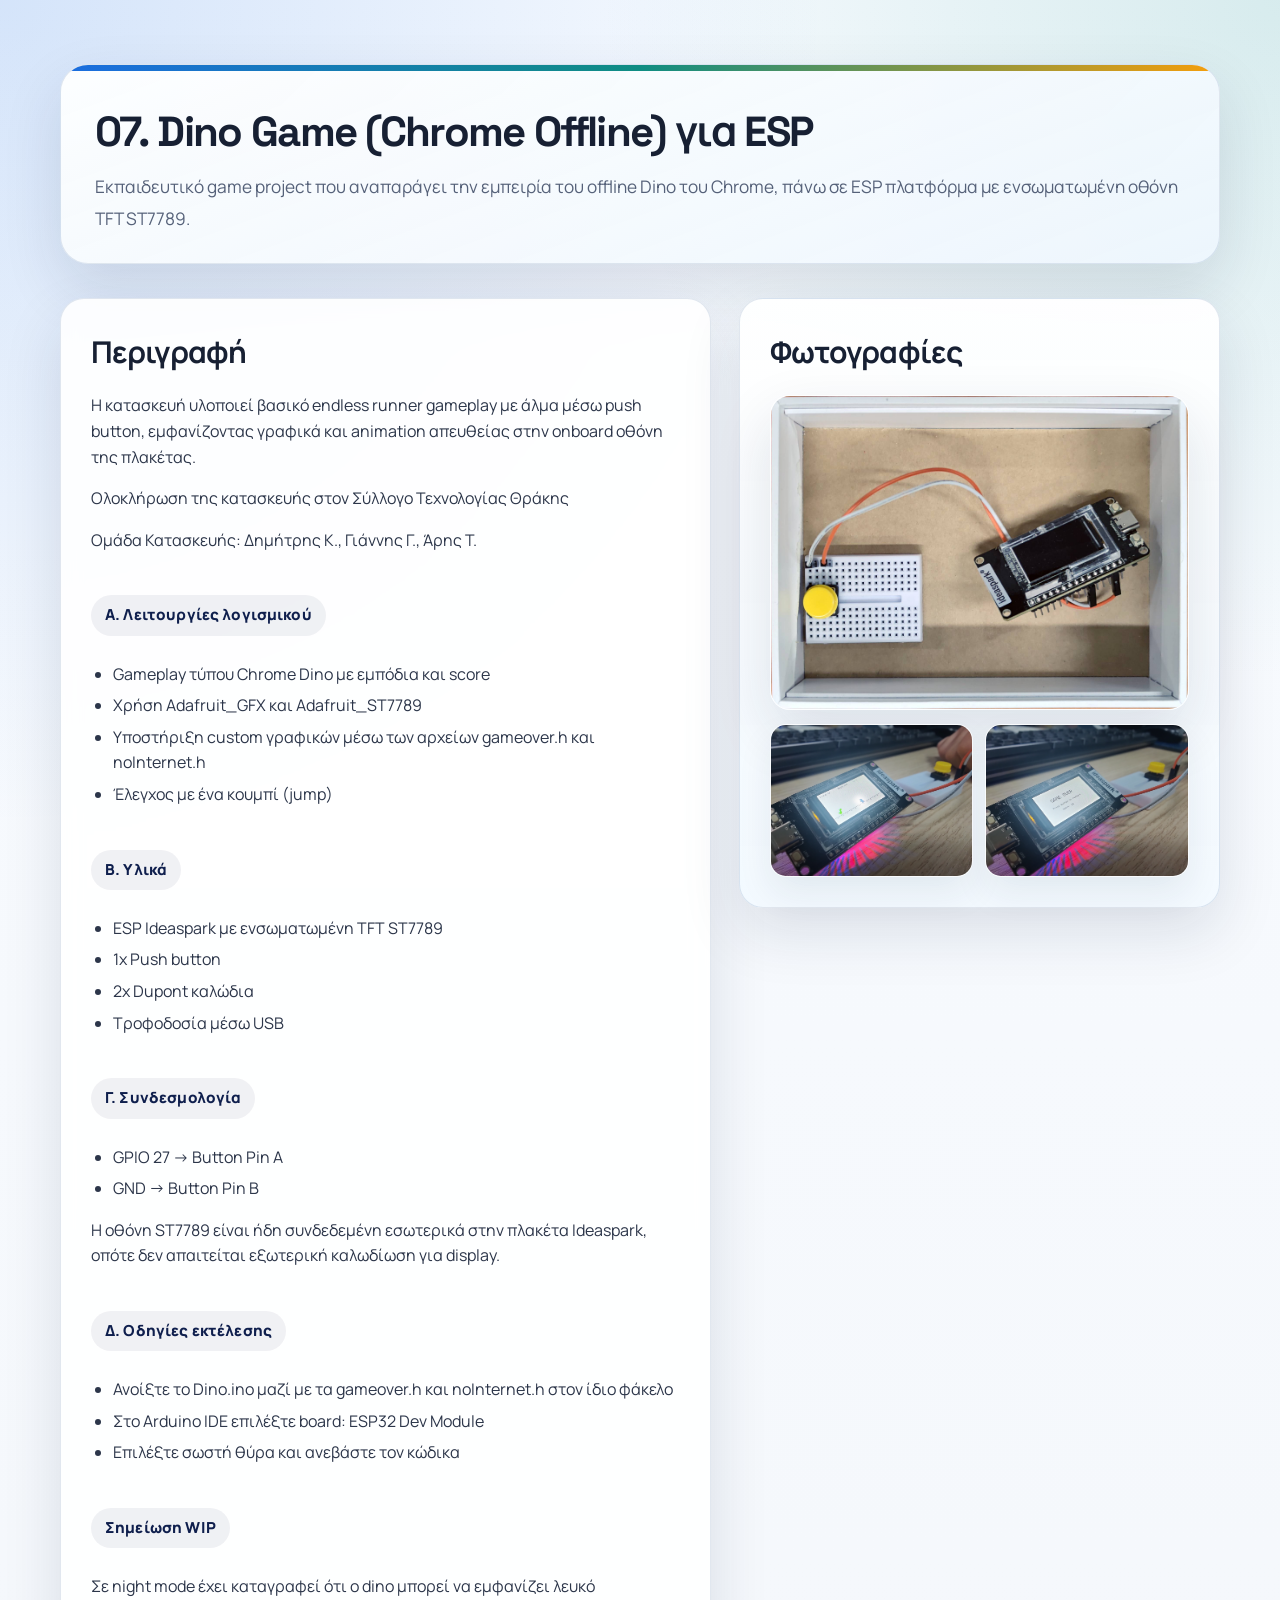
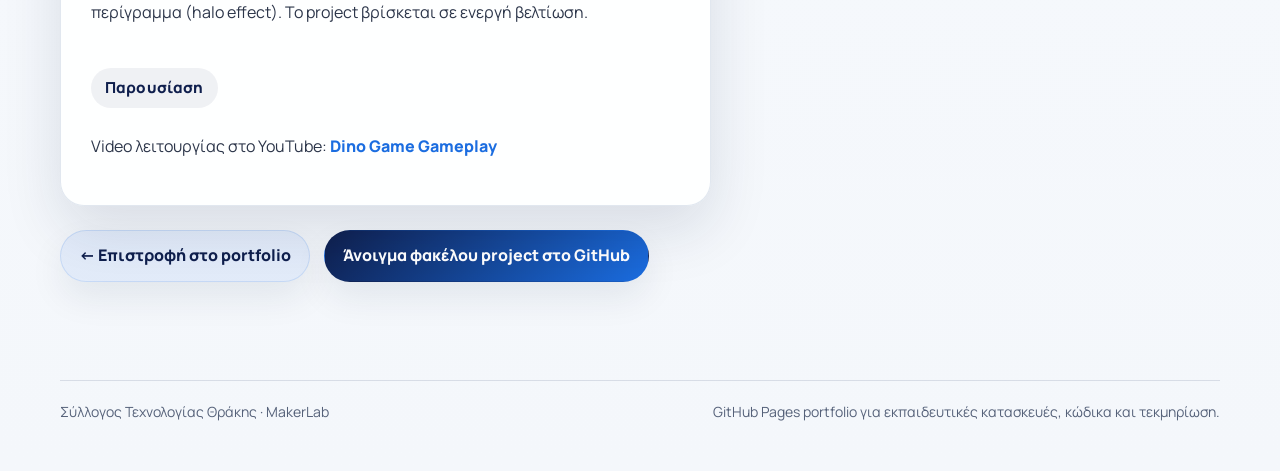
==== docs/projects/dino-game-esp.html @ 34ceb59d "docs: add projects 05/07 pages and update docs index" ====
<!DOCTYPE html>
<html lang="el">
<head>
  <meta charset="UTF-8" />
  <meta name="viewport" content="width=device-width, initial-scale=1.0" />
  <title>Dino Game για ESP</title>
  <meta name="description" content="Chrome Dino clone για ESP με ενσωματωμένη TFT ST7789 οθόνη και push button." />
  <link rel="canonical" href="https://technologyclubofthrace.github.io/code-and-circuits-experiments/projects/dino-game-esp.html" />
  <meta property="og:locale" content="el_GR" />
  <meta property="og:type" content="article" />
  <meta property="og:site_name" content="Arduino Mini Projects" />
  <meta property="og:title" content="Dino Game για ESP" />
  <meta property="og:description" content="Παιχνίδι τύπου Chrome Dino για ESP Ideaspark με ST7789 οθόνη." />
  <meta property="og:url" content="https://technologyclubofthrace.github.io/code-and-circuits-experiments/projects/dino-game-esp.html" />
  <meta property="og:image" content="https://technologyclubofthrace.github.io/code-and-circuits-experiments/assets/dino-preview.jpg" />
  <meta property="og:image:alt" content="Preview εικόνα του Dino Game για ESP" />
  <meta name="twitter:card" content="summary_large_image" />
  <meta name="twitter:title" content="Dino Game για ESP" />
  <meta name="twitter:description" content="Offline Dino game υλοποίηση σε ESP Ideaspark με κουμπί και TFT ST7789." />
  <meta name="twitter:image" content="https://technologyclubofthrace.github.io/code-and-circuits-experiments/assets/dino-preview.jpg" />
  <link rel="stylesheet" href="../assets/style.css" />
</head>
<body>
  <main>
    <section class="container page-header">
      <h1>07. Dino Game (Chrome Offline) για ESP</h1>
      <p class="lead">
        Εκπαιδευτικό game project που αναπαράγει την εμπειρία του offline Dino του Chrome,
        πάνω σε ESP πλατφόρμα με ενσωματωμένη οθόνη TFT ST7789.
      </p>
    </section>

    <section class="container two-col">
      <div class="content-box">
        <h2>Περιγραφή</h2>
        <p>
          Η κατασκευή υλοποιεί βασικό endless runner gameplay με άλμα μέσω push button,
          εμφανίζοντας γραφικά και animation απευθείας στην onboard οθόνη της πλακέτας.
        </p>
        <p>
          Ολοκλήρωση της κατασκευής στον Σύλλογο Τεχνολογίας Θράκης
        </p>
        <p>
          Ομάδα Κατασκευής: Δημήτρης Κ., Γιάννης Γ., Άρης Τ.
        </p>

        <h3>Α. Λειτουργίες λογισμικού</h3>
        <ul>
          <li>Gameplay τύπου Chrome Dino με εμπόδια και score</li>
          <li>Χρήση Adafruit_GFX και Adafruit_ST7789</li>
          <li>Υποστήριξη custom γραφικών μέσω των αρχείων gameover.h και noInternet.h</li>
          <li>Έλεγχος με ένα κουμπί (jump)</li>
        </ul>

        <h3>Β. Υλικά</h3>
        <ul>
          <li>ESP Ideaspark με ενσωματωμένη TFT ST7789</li>
          <li>1x Push button</li>
          <li>2x Dupont καλώδια</li>
          <li>Τροφοδοσία μέσω USB</li>
        </ul>

        <h3>Γ. Συνδεσμολογία</h3>
        <ul>
          <li>GPIO 27 → Button Pin A</li>
          <li>GND → Button Pin B</li>
        </ul>
        <p>
          Η οθόνη ST7789 είναι ήδη συνδεδεμένη εσωτερικά στην πλακέτα Ideaspark,
          οπότε δεν απαιτείται εξωτερική καλωδίωση για display.
        </p>

        <h3>Δ. Οδηγίες εκτέλεσης</h3>
        <ul>
          <li>Ανοίξτε το Dino.ino μαζί με τα gameover.h και noInternet.h στον ίδιο φάκελο</li>
          <li>Στο Arduino IDE επιλέξτε board: ESP32 Dev Module</li>
          <li>Επιλέξτε σωστή θύρα και ανεβάστε τον κώδικα</li>
        </ul>

        <h3>Σημείωση WIP</h3>
        <p>
          Σε night mode έχει καταγραφεί ότι ο dino μπορεί να εμφανίζει λευκό περίγραμμα
          (halo effect). Το project βρίσκεται σε ενεργή βελτίωση.
        </p>

        <h3>Παρουσίαση</h3>
        <p>
          Video λειτουργίας στο YouTube:
          <a href="https://youtu.be/9ZgGKhBgoEw">Dino Game Gameplay</a>
        </p>
      </div>

      <div class="content-box">
        <h2>Φωτογραφίες</h2>
        <img class="preview-image" src="../assets/dino-preview.jpg" alt="Dino Game για ESP" />
        <div class="photo-gallery">
          <img class="gallery-image" src="../assets/dino-gameplay.jpg" alt="Gameplay του Dino στην οθόνη" />
          <img class="gallery-image" src="../assets/dino-board.jpg" alt="Πλακέτα ESP με το project Dino" />
        </div>
      </div>
    </section>

    <section class="container page-actions">
      <a class="page-action page-action-secondary" href="../index.html">← Επιστροφή στο portfolio</a>
      <a class="page-action page-action-primary" href="https://github.com/TechnologyClubOfThrace/code-and-circuits-experiments/tree/main/07_dino_game_ESP">Άνοιγμα φακέλου project στο GitHub</a>
    </section>
  </main>

  <footer>
    <div class="container footer-box">
      <div>Σύλλογος Τεχνολογίας Θράκης · MakerLab</div>
      <div>GitHub Pages portfolio για εκπαιδευτικές κατασκευές, κώδικα και τεκμηρίωση.</div>
    </div>
  </footer>
</body>
</html>
---- docs/assets/style.css ----
@import url("https://fonts.googleapis.com/css2?family=Manrope:wght@400;500;700;800&family=Space+Grotesk:wght@500;700&display=swap");

:root {
  --bg: #f4f7fb;
  --surface: rgba(255, 255, 255, 0.9);
  --surface-strong: #ffffff;
  --surface-2: #eaf1f8;
  --text: #172033;
  --muted: #556179;
  --accent: #1b6de0;
  --accent-dark: #0f1f4d;
  --accent-soft: #0f8d83;
  --accent-warm: #f59e0b;
  --border: rgba(120, 146, 184, 0.22);
  --border-strong: rgba(15, 31, 77, 0.12);
  --shadow: 0 24px 60px rgba(18, 35, 68, 0.12);
  --shadow-soft: 0 16px 35px rgba(18, 35, 68, 0.08);
  --radius: 24px;
  --radius-sm: 16px;
  --max: 1160px;
}

* {
  box-sizing: border-box;
}

html {
  scroll-behavior: smooth;
}

body {
  margin: 0;
  font-family: "Manrope", "Segoe UI", sans-serif;
  background: var(--bg);
  color: var(--text);
  line-height: 1.6;
  min-height: 100vh;
  background-image:
    radial-gradient(circle at top left, rgba(27, 109, 224, 0.16), transparent 34%),
    radial-gradient(circle at top right, rgba(15, 141, 131, 0.14), transparent 28%),
    linear-gradient(180deg, #f8fbff 0%, #f4f7fb 100%);
}

a {
  color: var(--accent);
  text-decoration: none;
  transition: color 180ms ease, transform 180ms ease, opacity 180ms ease;
}

a:hover {
  color: var(--accent-dark);
}

img {
  max-width: 100%;
  display: block;
}

.container {
  width: min(100% - 32px, var(--max));
  margin: 0 auto;
}

.hero {
  position: relative;
  overflow: clip;
  background:
    radial-gradient(circle at 18% 18%, rgba(255, 255, 255, 0.18), transparent 18%),
    radial-gradient(circle at 82% 24%, rgba(111, 243, 223, 0.22), transparent 16%),
    linear-gradient(135deg, #0b1535 0%, #153b8f 56%, #0b766e 100%);
  color: #fff;
  padding: 84px 0 74px;
  box-shadow: var(--shadow);
}

.hero::before,
.hero::after {
  content: "";
  position: absolute;
  inset: auto;
  border-radius: 999px;
  pointer-events: none;
}

.hero::before {
  width: 360px;
  height: 360px;
  right: -80px;
  top: -100px;
  background: rgba(255, 255, 255, 0.08);
  filter: blur(10px);
}

.hero::after {
  width: 260px;
  height: 260px;
  left: -70px;
  bottom: -110px;
  background: rgba(245, 158, 11, 0.12);
  filter: blur(6px);
}

.hero .container {
  position: relative;
  z-index: 1;
}

.eyebrow {
  display: inline-block;
  padding: 9px 16px;
  border: 1px solid rgba(255, 255, 255, 0.18);
  border-radius: 999px;
  font-size: 13px;
  font-weight: 700;
  letter-spacing: 0.08em;
  text-transform: uppercase;
  margin-bottom: 20px;
  background: rgba(255, 255, 255, 0.08);
  box-shadow: inset 0 1px 0 rgba(255, 255, 255, 0.12);
}

.hero h1 {
  font-family: "Space Grotesk", "Manrope", sans-serif;
  font-size: clamp(30px, 4.2vw, 46px);
  line-height: 0.98;
  letter-spacing: -0.04em;
  max-width: none;
  white-space: nowrap;
  margin: 0 0 18px;
}

.hero p {
  font-size: 18px;
  max-width: 760px;
  margin: 0;
  color: rgba(255, 255, 255, 0.9);
}

.hero-actions {
  display: flex;
  flex-wrap: wrap;
  gap: 14px;
  margin-top: 32px;
}

.button {
  display: inline-block;
  padding: 13px 20px;
  border-radius: 999px;
  font-weight: 800;
  border: 1px solid transparent;
  box-shadow: var(--shadow-soft);
}

.button-primary {
  background: #fff;
  color: var(--accent-dark);
}

.button-secondary {
  background: rgba(255, 255, 255, 0.08);
  color: #fff;
  border-color: rgba(255, 255, 255, 0.3);
  box-shadow: none;
}

.button:hover,
.card-actions a:hover,
.page-header .back-link:hover {
  transform: translateY(-1px);
}

main {
  position: relative;
  padding: 46px 0 72px;
}

.section-title {
  margin: 0 0 10px;
  font-family: "Space Grotesk", "Manrope", sans-serif;
  font-size: clamp(24px, 3vw, 32px);
  letter-spacing: -0.04em;
}

.section-intro {
  margin: 0 0 34px;
  color: var(--muted);
  font-size: 1.06rem;
  line-height: 1.85;
  max-width: 860px;
  padding: 22px 24px;
  border-radius: var(--radius);
  background:
    linear-gradient(180deg, rgba(255, 255, 255, 0.76), rgba(255, 255, 255, 0.9));
  border: 1px solid var(--border);
  box-shadow: var(--shadow-soft);
}

.section-intro a {
  font-weight: 800;
}

.intro-shell {
  margin-top: -18px;
  margin-bottom: 30px;
}

.intro-panel {
  max-width: none;
  width: 100%;
  margin-bottom: 0;
  padding: 26px 28px;
  font-size: 1.08rem;
  background:
    linear-gradient(180deg, rgba(255, 255, 255, 0.92), rgba(255, 255, 255, 0.97));
}

.grid {
  display: grid;
  grid-template-columns: repeat(auto-fit, minmax(320px, 1fr));
  gap: 28px;
}

.card {
  position: relative;
  background: linear-gradient(180deg, rgba(255, 255, 255, 0.92), #ffffff);
  border: 1px solid var(--border);
  border-radius: var(--radius);
  overflow: hidden;
  box-shadow: var(--shadow);
  transition: transform 220ms ease, box-shadow 220ms ease, border-color 220ms ease;
}

.card:hover {
  transform: translateY(-6px);
  border-color: rgba(27, 109, 224, 0.24);
  box-shadow: 0 28px 70px rgba(18, 35, 68, 0.16);
}

.card-media {
  aspect-ratio: 16 / 9;
  background:
    linear-gradient(135deg, rgba(27, 109, 224, 0.14), rgba(15, 141, 131, 0.08)),
    var(--surface-2);
  overflow: hidden;
}

.card-media img {
  width: 100%;
  height: 100%;
  object-fit: cover;
  transform: scale(1.01);
}

.card-body {
  padding: 24px;
}

.tag-row {
  display: flex;
  flex-wrap: wrap;
  gap: 8px;
  margin-bottom: 14px;
}

.tag {
  font-size: 12px;
  font-weight: 800;
  letter-spacing: 0.08em;
  text-transform: uppercase;
  color: var(--accent-soft);
  background: #e6f8f4;
  padding: 7px 11px;
  border-radius: 999px;
}

.card h2,
.page-header h1 {
  margin: 0 0 10px;
  line-height: 1.2;
}

.card h2 {
  font-family: "Space Grotesk", "Manrope", sans-serif;
  font-size: clamp(21px, 2.2vw, 27px);
  letter-spacing: -0.03em;
}

.card p,
.lead,
.muted {
  color: var(--muted);
}

.card p {
  margin: 0 0 18px;
}

.card-actions {
  display: flex;
  flex-wrap: wrap;
  gap: 12px;
  padding-top: 8px;
}

.card-actions a {
  display: inline-flex;
  align-items: center;
  justify-content: center;
  min-height: 44px;
  padding: 11px 16px;
  border-radius: 999px;
  font-weight: 800;
  border: 1px solid rgba(27, 109, 224, 0.16);
  background: #eff5ff;
  color: var(--accent-dark);
}

.card-actions a:last-child {
  background: transparent;
  color: var(--accent);
}

.about,
.content-box {
  margin-top: 34px;
  background: var(--surface);
  backdrop-filter: blur(10px);
  border: 1px solid var(--border);
  border-radius: var(--radius);
  padding: 30px;
  box-shadow: var(--shadow);
}

.about {
  position: relative;
  overflow: hidden;
}

.about-layout {
  display: grid;
  grid-template-columns: minmax(180px, 240px) minmax(0, 1fr);
  gap: 28px;
  align-items: center;
}

.about-media {
  display: flex;
  align-items: center;
  justify-content: center;
}

.about-media img {
  width: min(100%, 210px);
  height: auto;
  object-fit: contain;
  filter: drop-shadow(0 18px 30px rgba(15, 31, 77, 0.12));
}

.about-copy {
  position: relative;
  z-index: 1;
}

.about-copy p:last-child {
  margin-bottom: 0;
}

.about::before {
  content: "";
  position: absolute;
  inset: 0 auto auto 0;
  width: 140px;
  height: 140px;
  background: radial-gradient(circle, rgba(245, 158, 11, 0.18), transparent 68%);
  pointer-events: none;
}

.page-header {
  position: relative;
  padding: 42px 34px 28px;
  margin-top: 18px;
  border: 1px solid var(--border);
  border-radius: calc(var(--radius) + 4px);
  background:
    linear-gradient(160deg, rgba(255, 255, 255, 0.95), rgba(240, 247, 255, 0.88)),
    linear-gradient(135deg, rgba(27, 109, 224, 0.1), rgba(15, 141, 131, 0.05));
  box-shadow: var(--shadow);
  overflow: hidden;
}

.page-header::before {
  content: "";
  position: absolute;
  inset: 0 auto auto 0;
  width: 100%;
  height: 6px;
  background: linear-gradient(90deg, var(--accent), var(--accent-soft), var(--accent-warm));
}

.page-header .back-link {
  display: inline-flex;
  align-items: center;
  gap: 8px;
  margin-bottom: 18px;
  font-weight: 800;
  padding: 8px 14px;
  border-radius: 999px;
  background: rgba(27, 109, 224, 0.08);
  color: var(--accent-dark);
}

.page-header h1 {
  font-family: "Space Grotesk", "Manrope", sans-serif;
  font-size: clamp(26px, 4vw, 42px);
  letter-spacing: -0.04em;
  margin-bottom: 14px;
}

.lead {
  font-size: 1.08rem;
  line-height: 1.85;
  margin: 0;
}

.feature-list,
.content-box ul {
  padding-left: 22px;
}

.content-box h2 {
  margin-top: 0;
  margin-bottom: 14px;
  font-family: "Space Grotesk", "Manrope", sans-serif;
  font-size: clamp(22px, 2.8vw, 30px);
  letter-spacing: -0.03em;
}

.content-box h3 {
  display: inline-flex;
  align-items: center;
  margin-top: 26px;
  margin-bottom: 10px;
  padding: 8px 14px;
  border-radius: 999px;
  background: rgba(15, 31, 77, 0.06);
  color: var(--accent-dark);
  font-size: 0.95rem;
  font-weight: 800;
  letter-spacing: 0.01em;
}

.content-box p,
.content-box li {
  color: #2c364a;
}

.content-box li + li {
  margin-top: 6px;
}

.content-box p strong {
  color: var(--accent-dark);
}

.content-box a:not(.back-link) {
  font-weight: 800;
}

.preview-image {
  width: 100%;
  border-radius: 20px;
  box-shadow: var(--shadow);
  border: 1px solid rgba(255, 255, 255, 0.7);
}

.photo-gallery {
  display: grid;
  grid-template-columns: repeat(auto-fit, minmax(140px, 1fr));
  gap: 12px;
  margin-top: 14px;
}

.gallery-image {
  width: 100%;
  aspect-ratio: 4 / 3;
  object-fit: cover;
  border-radius: 16px;
  box-shadow: var(--shadow-soft);
  border: 1px solid rgba(255, 255, 255, 0.72);
  background: var(--surface-2);
}

.two-col {
  display: grid;
  grid-template-columns: minmax(0, 1.15fr) minmax(300px, 0.85fr);
  gap: 28px;
  align-items: start;
}

.two-col > .content-box:last-child {
  position: sticky;
  top: 24px;
  background:
    linear-gradient(180deg, rgba(255, 255, 255, 0.94), rgba(242, 249, 255, 0.92));
}

.two-col > .content-box:last-child h2 {
  margin-bottom: 18px;
}

.page-actions {
  display: flex;
  flex-wrap: wrap;
  gap: 14px;
  margin-top: 24px;
}

.page-action {
  display: inline-flex;
  align-items: center;
  justify-content: center;
  min-height: 50px;
  padding: 12px 18px;
  border-radius: 999px;
  font-weight: 800;
  border: 1px solid transparent;
  box-shadow: var(--shadow-soft);
}

.page-action-primary {
  background: linear-gradient(135deg, var(--accent-dark), var(--accent));
  color: #ffffff;
}

.page-action-primary:hover {
  color: #ffffff;
}

.page-action-secondary {
  background: rgba(27, 109, 224, 0.08);
  color: var(--accent-dark);
  border-color: rgba(27, 109, 224, 0.14);
}

code {
  background: #edf3fb;
  color: var(--accent-dark);
  padding: 3px 7px;
  border-radius: 8px;
  font-size: 0.95em;
}

.page-oled code {
  overflow-wrap: anywhere;
  word-break: break-word;
}

footer {
  padding: 26px 0 48px;
  color: var(--muted);
  font-size: 14px;
}

.footer-box {
  display: flex;
  flex-wrap: wrap;
  justify-content: space-between;
  gap: 10px 18px;
  border-top: 1px solid var(--border-strong);
  padding-top: 20px;
}

@media (max-width: 820px) {
  .two-col {
    grid-template-columns: 1fr;
  }

  .two-col > .content-box:last-child {
    position: static;
  }

  .about-layout {
    grid-template-columns: 1fr;
    align-items: start;
  }

  .about-media {
    justify-content: flex-start;
  }
}

@media (max-width: 640px) {
  .hero {
    padding: 64px 0 52px;
  }

  .hero h1 {
    max-width: 100%;
    white-space: normal;
  }

  .page-header {
    padding: 34px 22px 24px;
  }

  .card-body,
  .about,
  .content-box {
    padding: 20px;
  }

  .section-intro {
    padding: 18px;
  }

  .intro-shell {
    margin-top: -10px;
  }

  .card-actions,
  .footer-box {
    flex-direction: column;
    align-items: flex-start;
  }

  .page-actions {
    flex-direction: column;
  }

  .page-oled .photo-gallery {
    grid-template-columns: 1fr;
  }
}
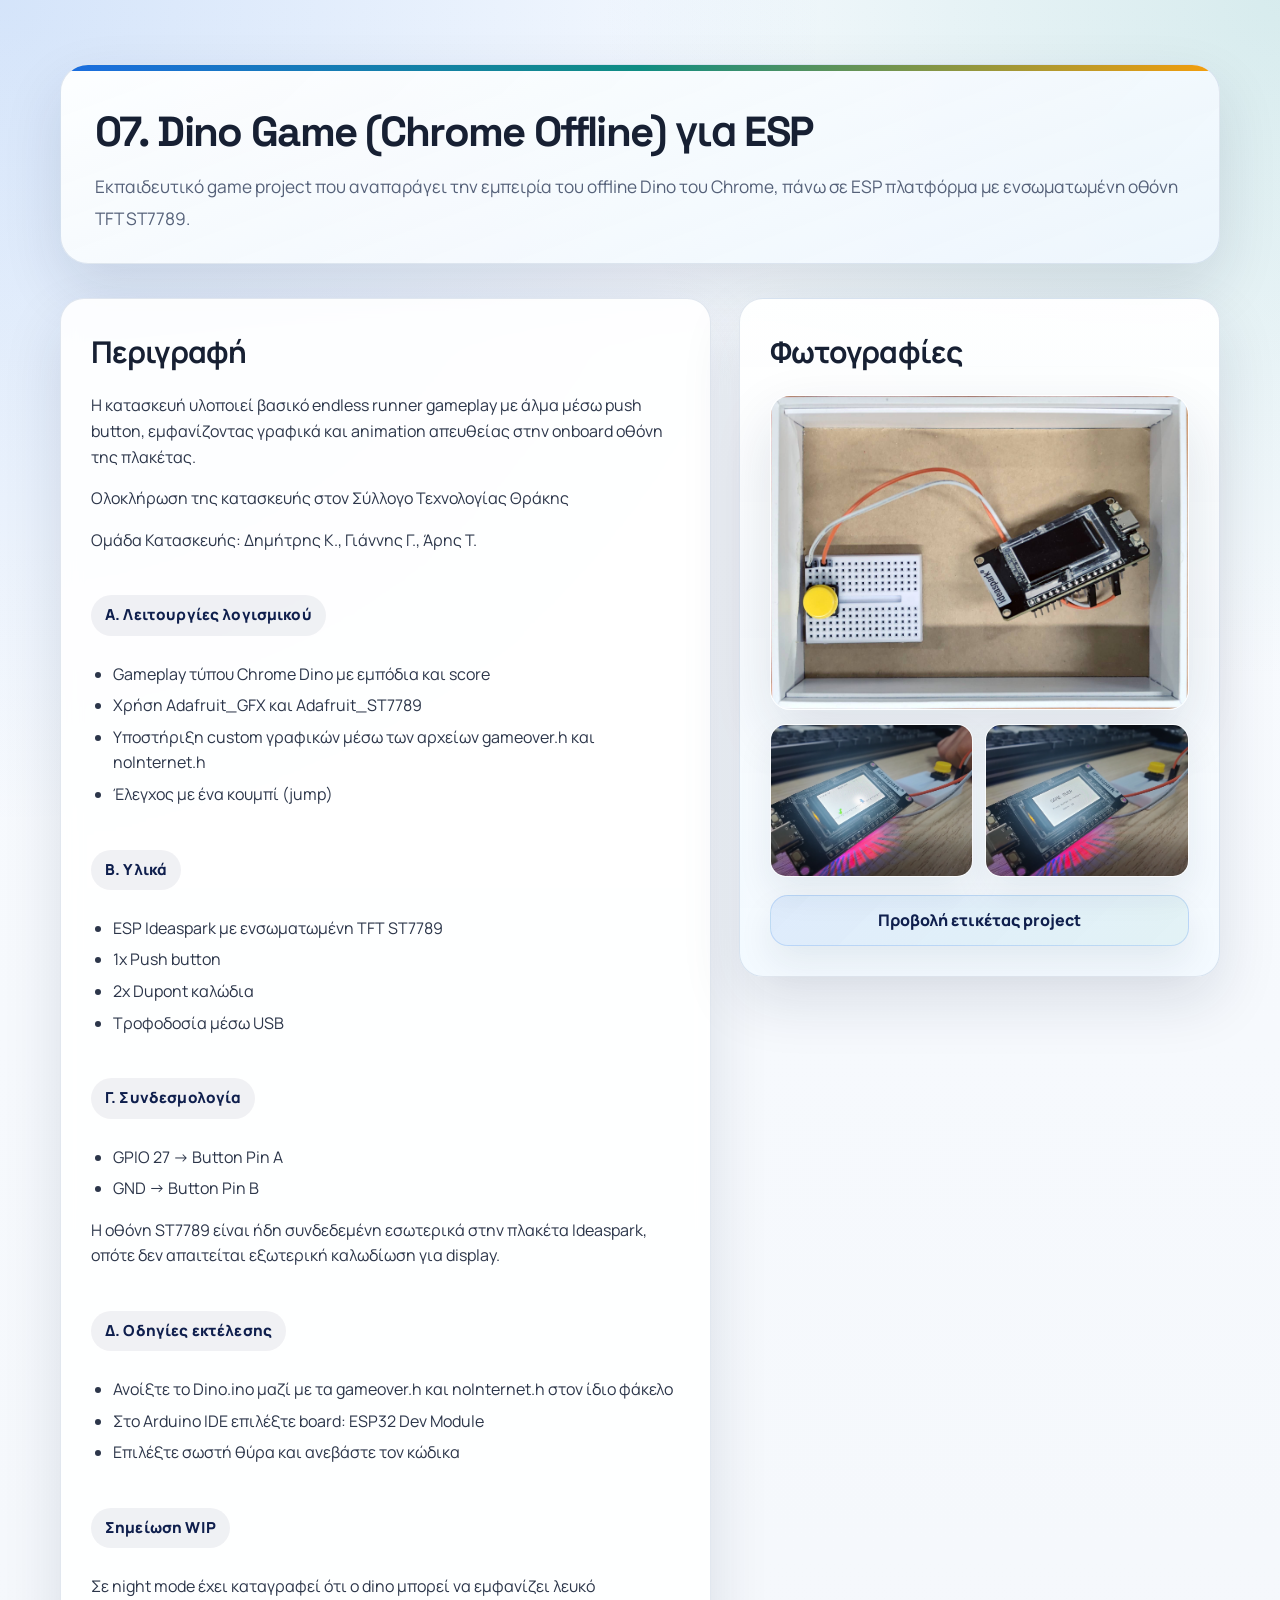
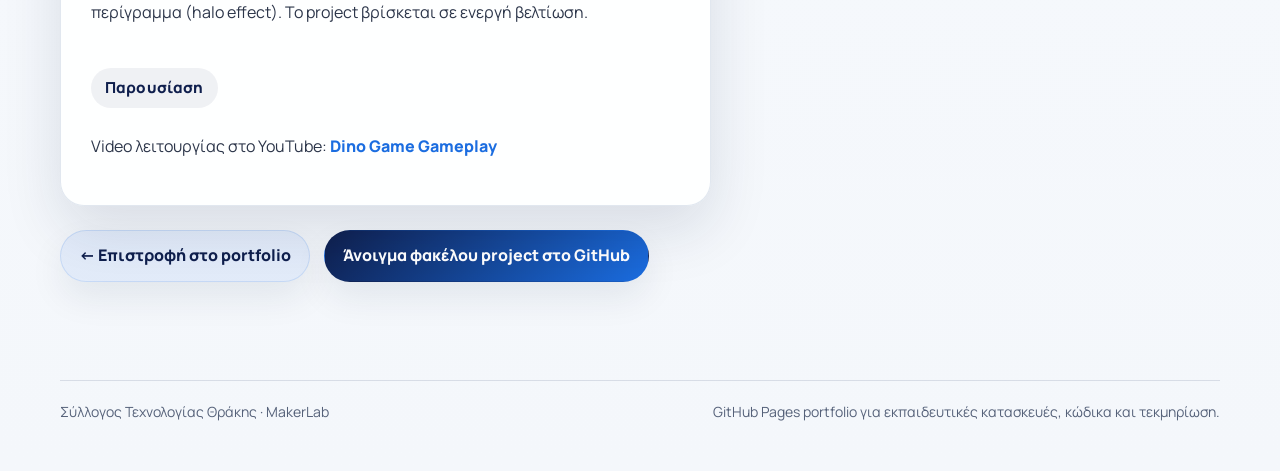
==== commit c97691b4: "Add printable label links to docs project pages" ====
--- a/docs/projects/dino-game-esp.html
+++ b/docs/projects/dino-game-esp.html
@@ -97,6 +97,7 @@
           <img class="gallery-image" src="../assets/dino-gameplay.jpg" alt="Gameplay του Dino στην οθόνη" />
           <img class="gallery-image" src="../assets/dino-board.jpg" alt="Πλακέτα ESP με το project Dino" />
         </div>
+        <a class="project-label-link" href="../labels/07.png" target="_blank" rel="noopener noreferrer">Προβολή ετικέτας project</a>
       </div>
     </section>
 
@@ -113,4 +114,4 @@
     </div>
   </footer>
 </body>
-</html>+</html>
--- a/docs/assets/style.css
+++ b/docs/assets/style.css
@@ -491,6 +491,28 @@
   background: var(--surface-2);
 }
 
+.project-label-link {
+  display: inline-flex;
+  align-items: center;
+  justify-content: center;
+  width: 100%;
+  min-height: 50px;
+  margin-top: 18px;
+  padding: 12px 18px;
+  border-radius: 18px;
+  font-weight: 800;
+  text-align: center;
+  color: var(--accent-dark);
+  background: linear-gradient(135deg, rgba(27, 109, 224, 0.1), rgba(15, 141, 131, 0.08));
+  border: 1px solid rgba(27, 109, 224, 0.18);
+  box-shadow: var(--shadow-soft);
+}
+
+.project-label-link:hover {
+  color: var(--accent-dark);
+  transform: translateY(-1px);
+}
+
 .two-col {
   display: grid;
   grid-template-columns: minmax(0, 1.15fr) minmax(300px, 0.85fr);
